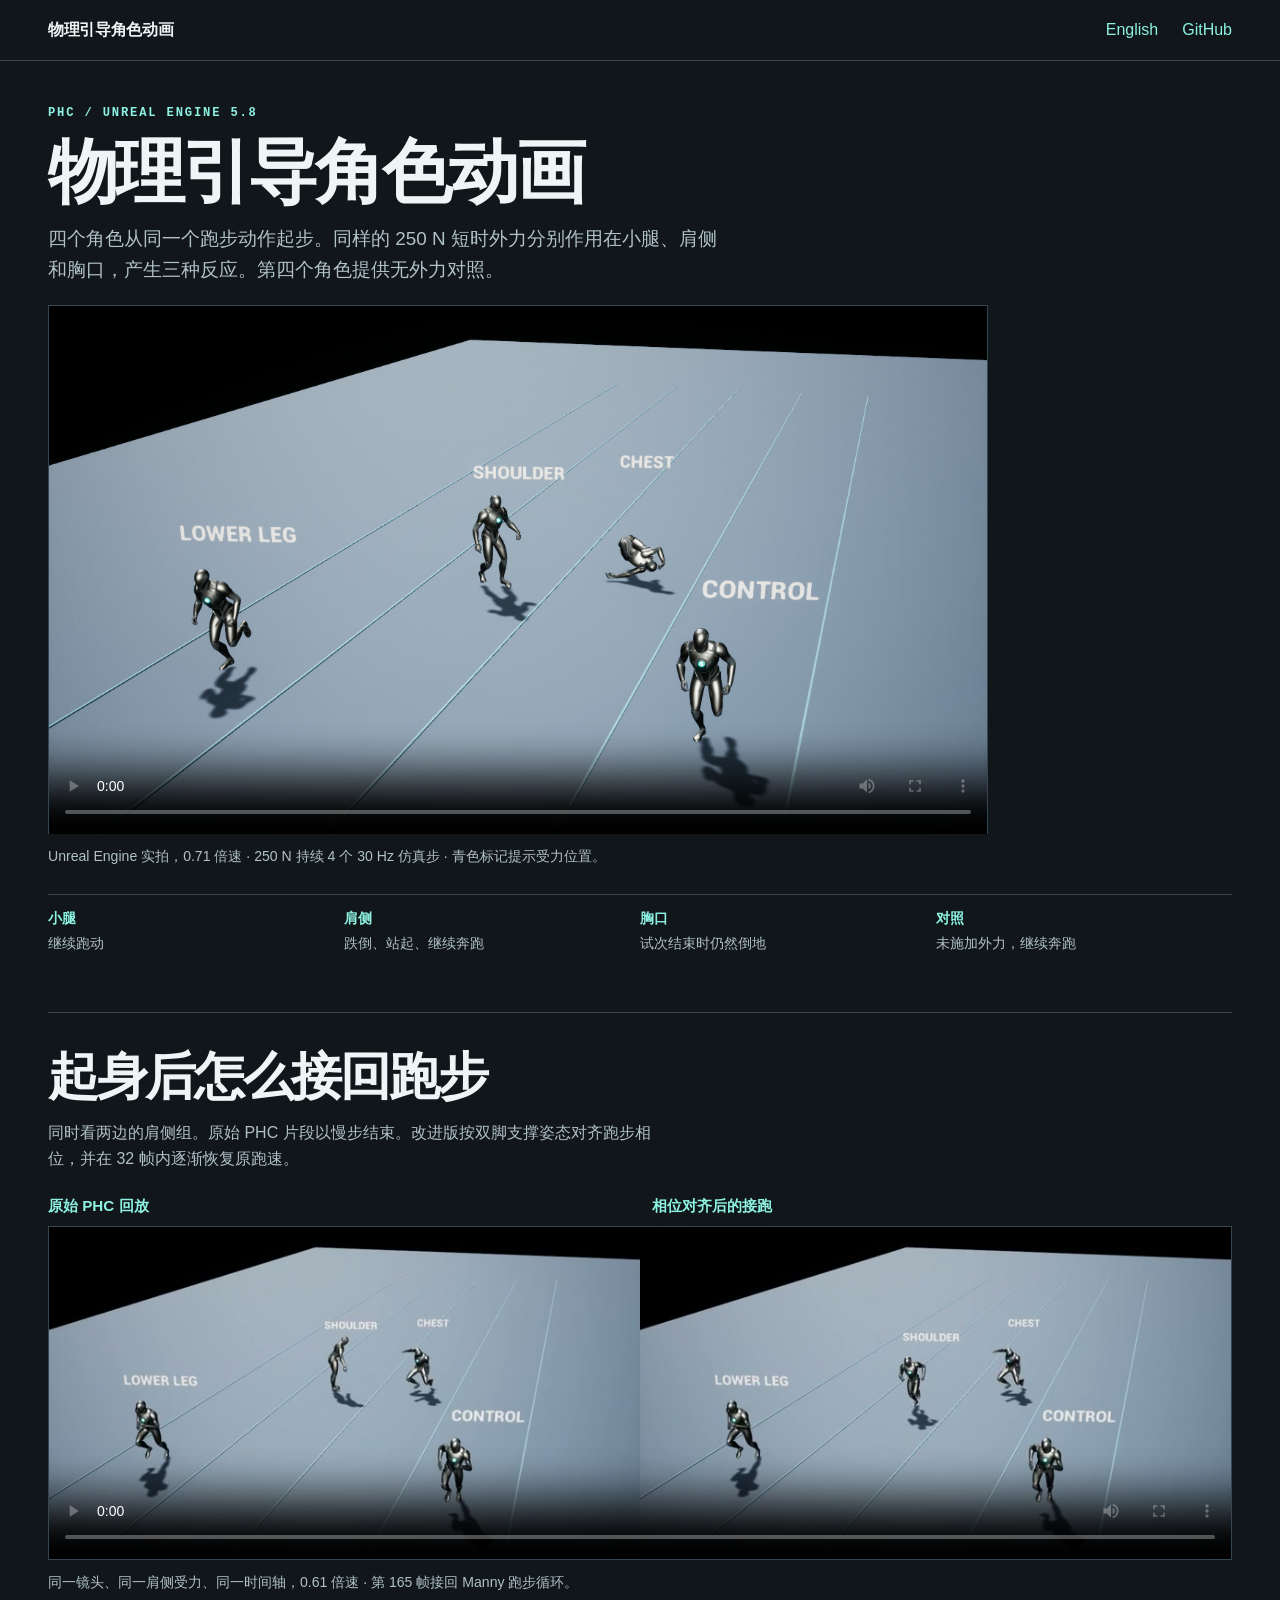
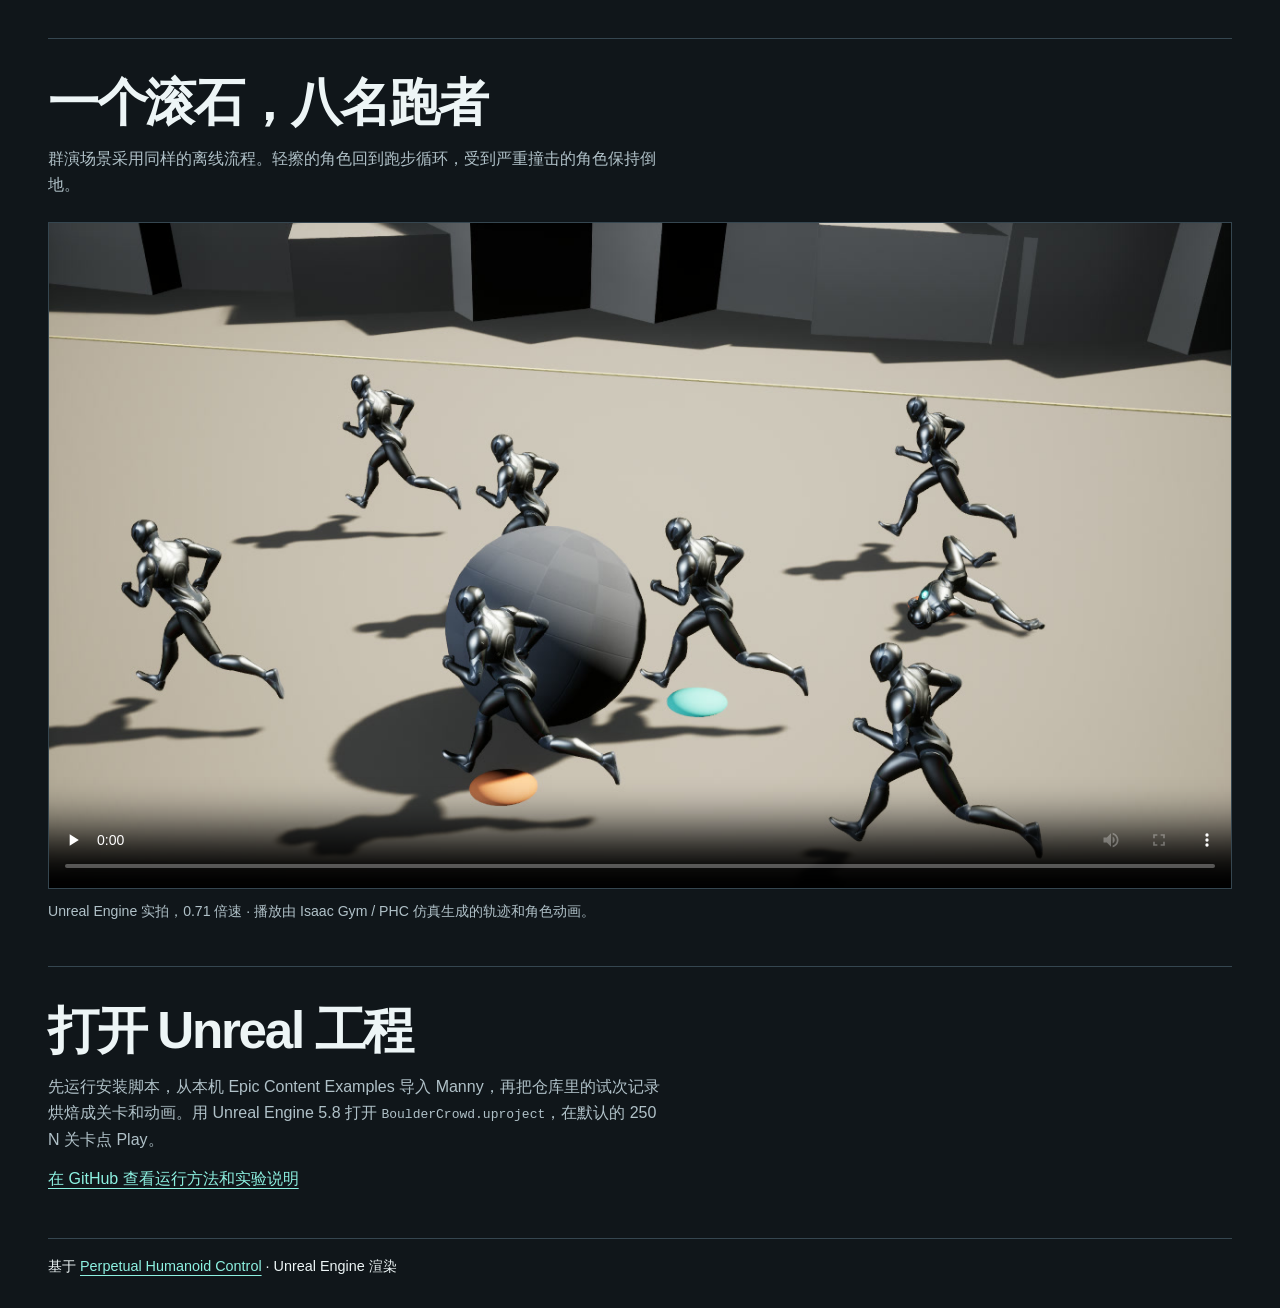
==== docs/zh/index.html @ e0ee0b3a "Publish bilingual Unreal animation showcase" ====
<!doctype html>
<html lang="zh-CN">
<head>
  <meta charset="utf-8">
  <meta name="viewport" content="width=device-width, initial-scale=1">
  <meta name="description" content="在 Unreal Engine 中展示基于物理模拟的奔跑、局部受力和起身接跑。">
  <link rel="alternate" hreflang="en" href="../">
  <link rel="icon" href="../media/contact.jpg">
  <link rel="stylesheet" href="../style.css">
  <title>物理引导角色动画</title>
</head>
<body>
  <header><div class="shell header-row">
    <a class="brand" href="./">物理引导角色动画</a>
    <nav aria-label="网站导航"><a lang="en" href="../">English</a><a href="https://github.com/XiuyuYang/physics-guided-character-animation">GitHub</a></nav>
  </div></header>
  <main>
    <section class="hero shell" aria-labelledby="title">
      <p class="eyebrow">PHC / Unreal Engine 5.8</p>
      <h1 id="title">物理引导角色动画</h1>
      <p class="lede">四个角色从同一个跑步动作起步。同样的 250 N 短时外力分别作用在小腿、肩侧和胸口，产生三种反应。第四个角色提供无外力对照。</p>
      <figure>
        <video controls playsinline preload="metadata" width="1280" height="720" src="../media/contact.mp4" poster="../media/contact.jpg" aria-label="Unreal Engine 局部受力对照实拍"></video>
        <figcaption>Unreal Engine 实拍，0.71 倍速 · 250 N 持续 4 个 30 Hz 仿真步 · 青色标记提示受力位置。</figcaption>
      </figure>
      <dl class="lanes">
        <div><dt>小腿</dt><dd>继续跑动</dd></div>
        <div><dt>肩侧</dt><dd>跌倒、站起、继续奔跑</dd></div>
        <div><dt>胸口</dt><dd>试次结束时仍然倒地</dd></div>
        <div><dt>对照</dt><dd>未施加外力，继续奔跑</dd></div>
      </dl>
    </section>
    <section class="shell detail" aria-labelledby="recovery">
      <h2 id="recovery">起身后怎么接回跑步</h2>
      <p>同时看两边的肩侧组。原始 PHC 片段以慢步结束。改进版按双脚支撑姿态对齐跑步相位，并在 32 帧内逐渐恢复原跑速。</p>
      <figure>
        <div class="video-labels"><span>原始 PHC 回放</span><span>相位对齐后的接跑</span></div>
        <video controls playsinline preload="metadata" width="1280" height="360" src="../media/recovery.mp4" poster="../media/recovery.jpg" aria-label="原版和优化版起身接跑的同步对照"></video>
        <figcaption>同一镜头、同一肩侧受力、同一时间轴，0.61 倍速 · 第 165 帧接回 Manny 跑步循环。</figcaption>
      </figure>
    </section>
    <section class="shell detail" aria-labelledby="crowd">
      <h2 id="crowd">一个滚石，八名跑者</h2>
      <p>群演场景采用同样的离线流程。轻擦的角色回到跑步循环，受到严重撞击的角色保持倒地。</p>
      <figure>
        <video controls playsinline preload="none" width="1280" height="720" src="../media/crowd.mp4" poster="../media/crowd.jpg" aria-label="Unreal Engine 滚石与群演实拍"></video>
        <figcaption>Unreal Engine 实拍，0.71 倍速 · 播放由 Isaac Gym / PHC 仿真生成的轨迹和角色动画。</figcaption>
      </figure>
    </section>
    <section class="shell detail" aria-labelledby="run">
      <h2 id="run">打开 Unreal 工程</h2>
      <p>先运行安装脚本，从本机 Epic Content Examples 导入 Manny，再把仓库里的试次记录烘焙成关卡和动画。用 Unreal Engine 5.8 打开 <code>BoulderCrowd.uproject</code>，在默认的 250 N 关卡点 Play。</p>
      <a href="https://github.com/XiuyuYang/physics-guided-character-animation/blob/main/README.zh-CN.md">在 GitHub 查看运行方法和实验说明</a>
    </section>
  </main>
  <footer class="shell">基于 <a href="https://github.com/ZhengyiLuo/PHC">Perpetual Humanoid Control</a> · Unreal Engine 渲染</footer>
</body>
</html>
---- docs/style.css ----
:root {
  color-scheme: dark;
  --bg: #10161a;
  --fg: #edf5f6;
  --muted: #b0c1c8;
  --line: #354650;
  --accent: #8df1e1;
  font-family: Inter, "Segoe UI", "Microsoft YaHei", sans-serif;
}
* { box-sizing: border-box; }
body { margin: 0; background: var(--bg); color: var(--fg); }
a { color: var(--accent); text-underline-offset: .25em; }
a:focus-visible, video:focus-visible { outline: 2px solid var(--accent); outline-offset: 5px; }
.shell { width: min(1184px, calc(100% - 64px)); margin-inline: auto; }
header { border-bottom: 1px solid var(--line); }
.header-row { min-height: 60px; display: flex; align-items: center; justify-content: space-between; gap: 20px; }
.brand { color: var(--fg); font-weight: 720; letter-spacing: -.02em; }
nav { display: flex; gap: 24px; }
nav a, .brand { text-decoration: none; }
nav a:hover, .brand:hover { text-decoration: underline; }
.hero { padding: clamp(36px, 5vw, 72px) 0 0; }
.eyebrow { margin: 0 0 14px; color: var(--accent); font: 600 .76rem/1.4 "IBM Plex Mono", Consolas, monospace; letter-spacing: .15em; text-transform: uppercase; }
h1, h2 { margin: 0; line-height: 1.03; letter-spacing: -.045em; }
h1 { font-size: clamp(2.6rem, 7vw, 6.4rem); max-width: 16ch; text-wrap: balance; }
[lang="zh-CN"] h1 { max-width: 14em; font-size: clamp(2.3rem, 6vw, 5.25rem); }
.lede { max-width: 64ch; margin: 20px 0 27px; color: var(--muted); line-height: 1.65; font-size: clamp(1rem, 1.6vw, 1.18rem); }
video { display: block; width: 100%; height: auto; background: #070e12; border: 1px solid var(--line); }
figure { margin: 0; min-width: 0; }
figcaption { margin-top: 12px; font-size: .88rem; color: var(--muted); line-height: 1.55; }
.lanes { margin: 26px 0 0; display: grid; grid-template-columns: repeat(4, 1fr); border-top: 1px solid var(--line); }
.lanes div { padding: 14px 12px 14px 0; }
.lanes dt { color: var(--accent); font-weight: 650; font-size: .9rem; }
.lanes dd { margin: 5px 0 0; color: var(--muted); font-size: .88rem; line-height: 1.5; }
.detail { border-top: 1px solid var(--line); margin-top: 44px; padding-top: 38px; }
.detail h2 { font-size: clamp(1.8rem, 4vw, 3.25rem); margin-bottom: 12px; }
.detail p { max-width: 69ch; color: var(--muted); line-height: 1.65; }
.detail figure { margin-top: 23px; }
.video-labels { display: grid; grid-template-columns: 1fr 1fr; color: var(--accent); font-weight: 650; font-size: .95rem; margin-bottom: 9px; }
.video-labels span:nth-child(2) { padding-left: 12px; }
footer { border-top: 1px solid var(--line); margin-top: 48px; padding: 16px 0 30px; font-size: .9rem; line-height: 1.6; }
@media (max-width: 650px) {
  .shell { width: calc(100% - 32px); }
  .header-row { min-height: 54px; }
  nav { gap: 15px; }
  .lanes { grid-template-columns: 1fr 1fr; }
  .detail { margin-top: 30px; padding-top: 28px; }
}
@media (min-width: 1000px) {
  .hero { padding-top: 44px; }
  .hero h1 { font-size: clamp(4rem, 5.5vw, 5.25rem); }
  .hero .lede { margin: 14px 0 20px; }
  .hero figure { max-width: 940px; }
}
@media (prefers-reduced-motion: no-preference) {
  .hero h1 { animation: enter .3s ease-out both; }
  @keyframes enter { from { transform: translateY(8px); } to { transform: translateY(0); } }
}
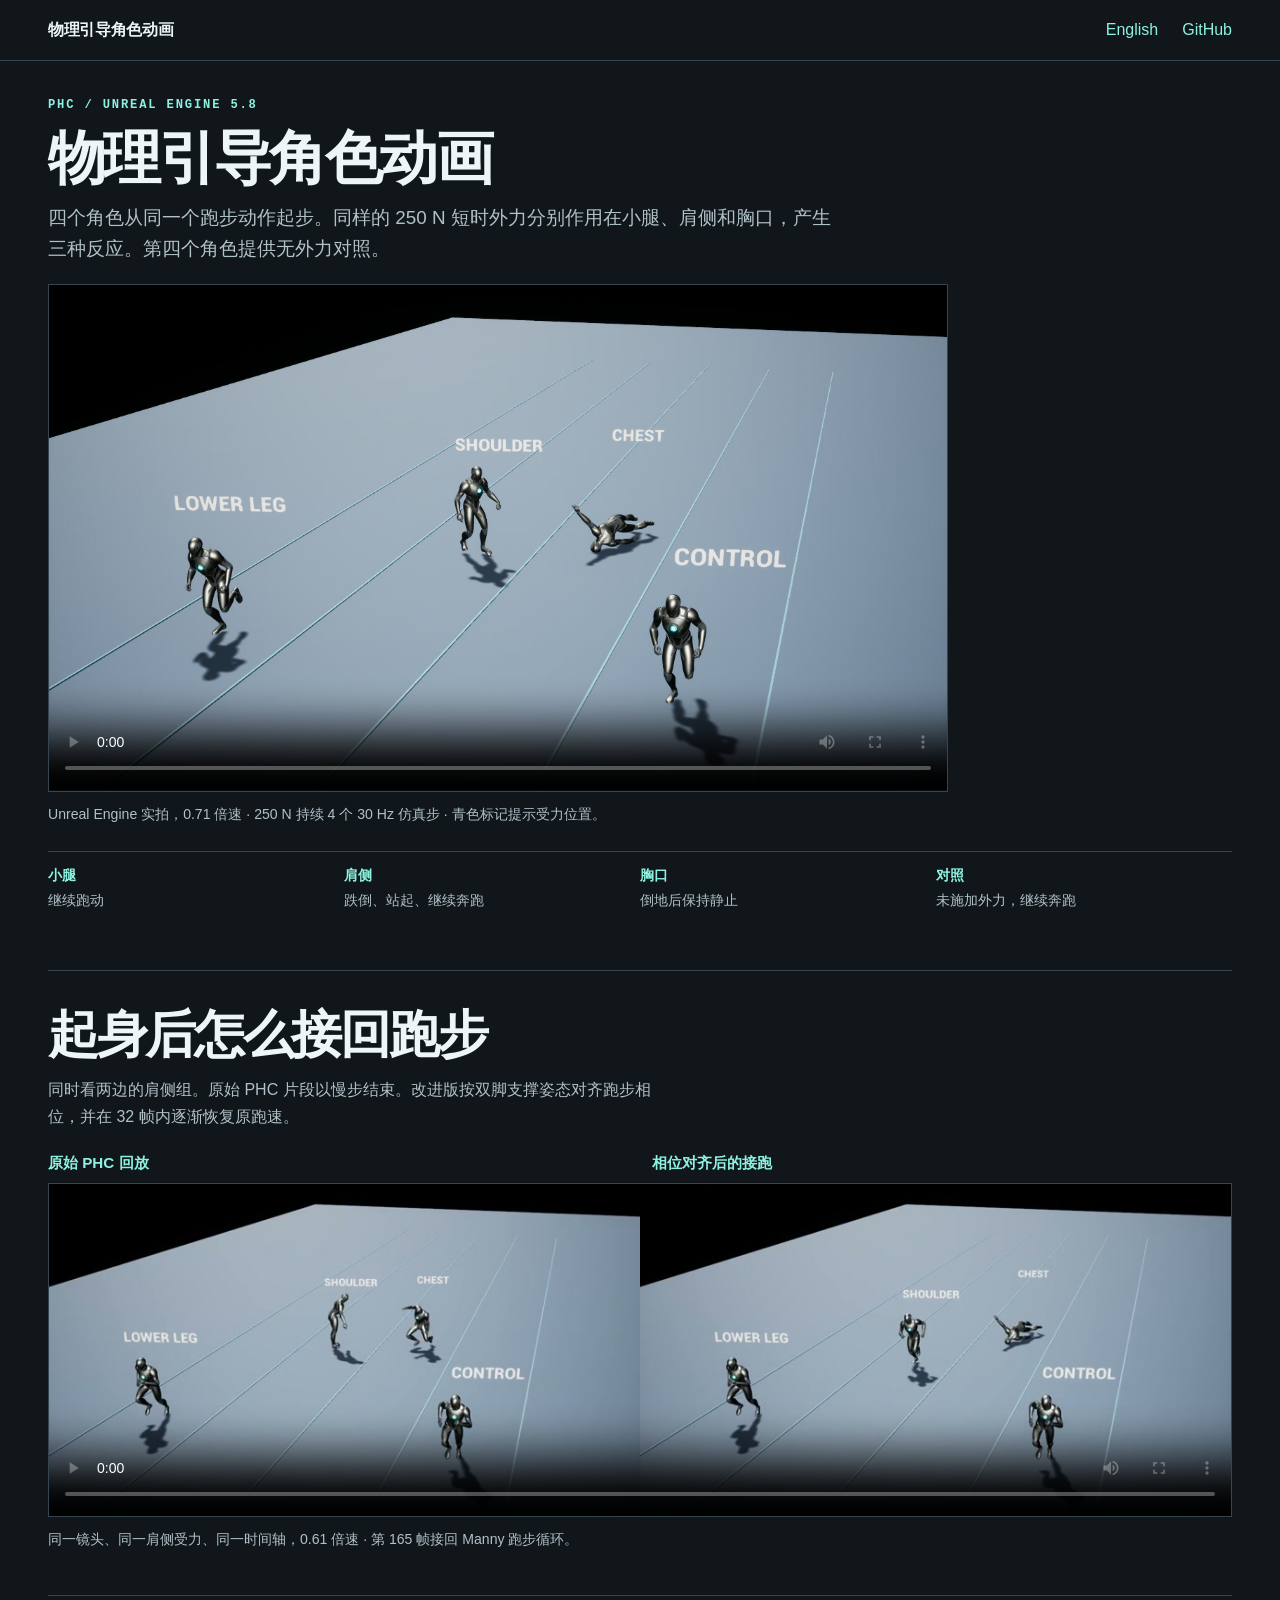
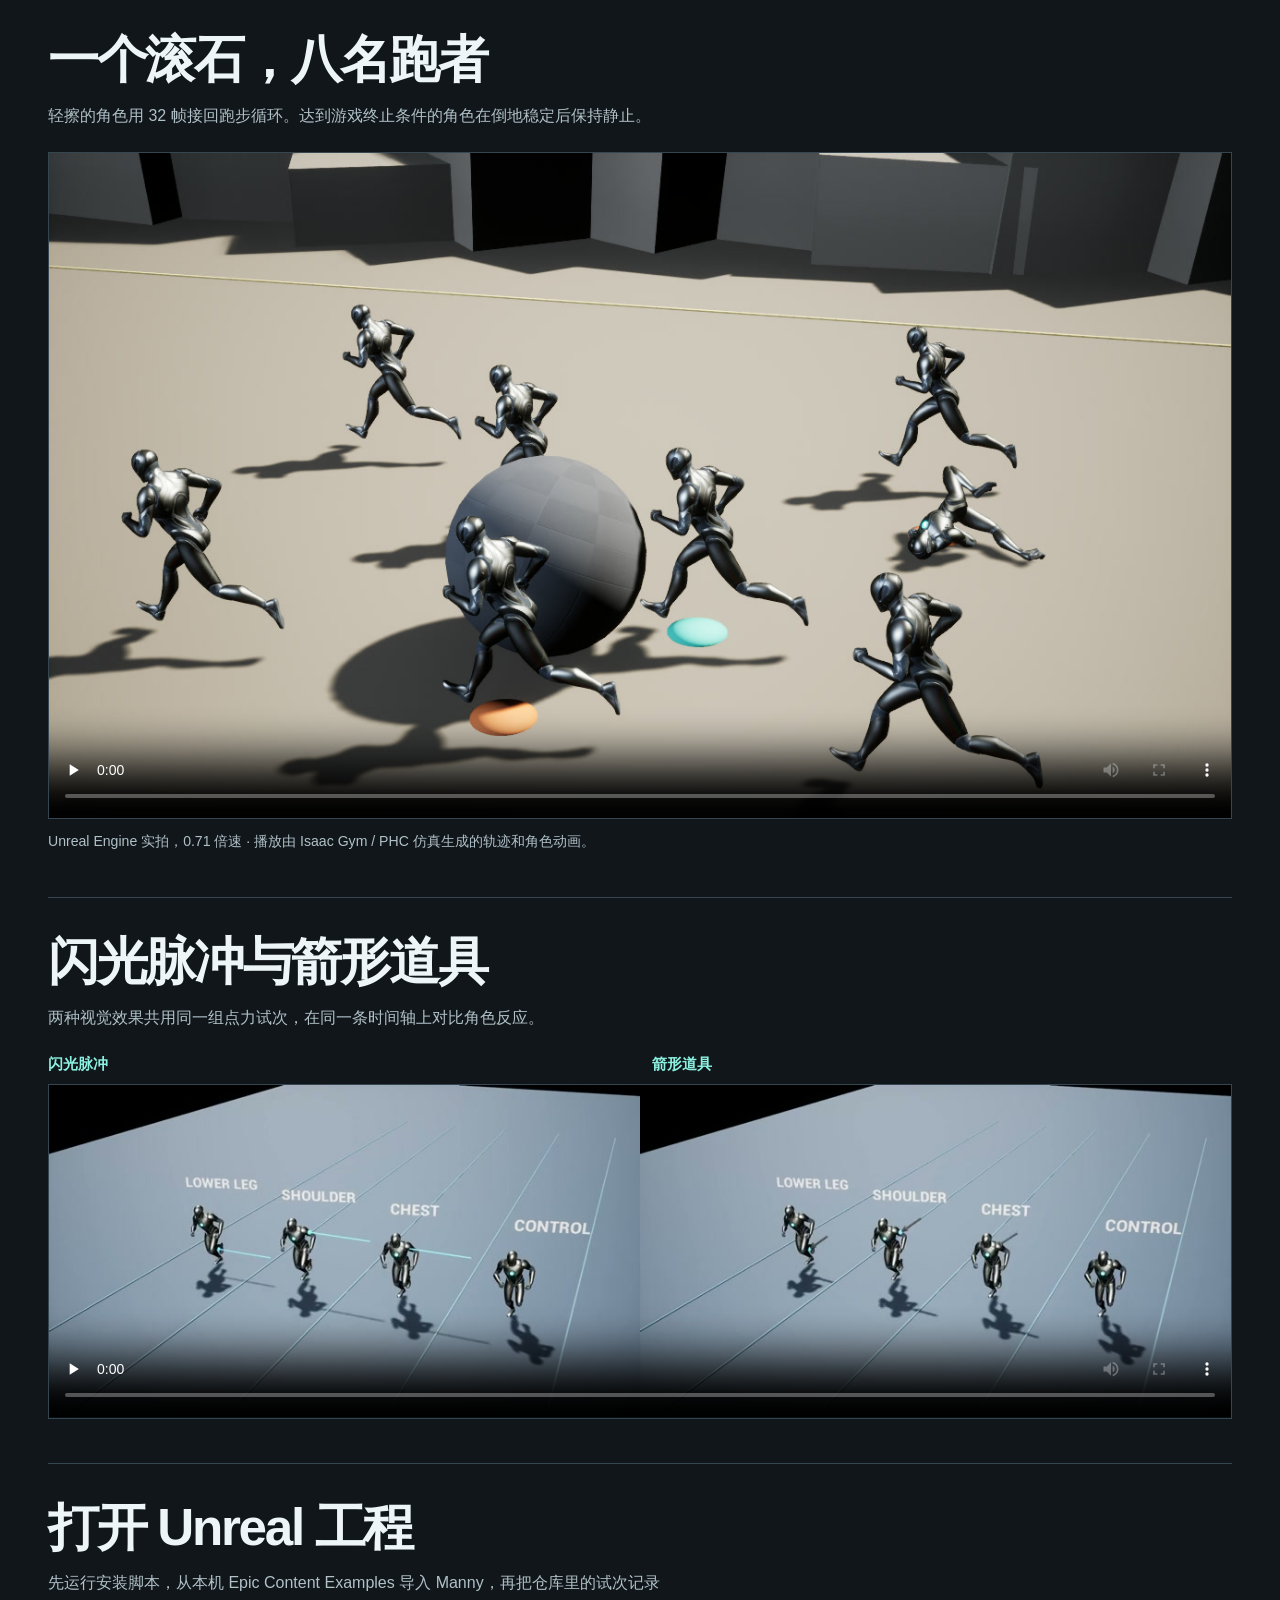
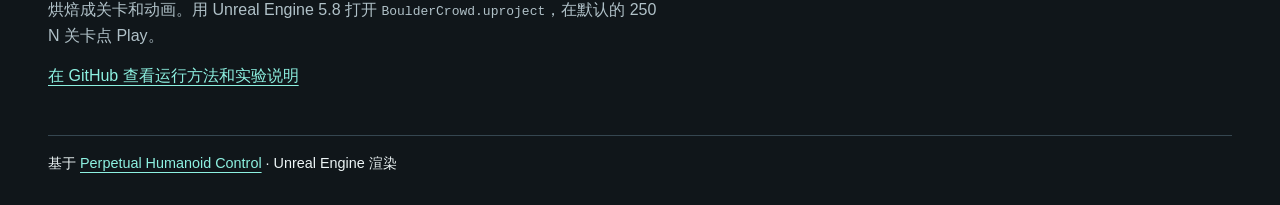
==== commit 1101e76c: "Publish smoother recoveries and projectile visual comparisons" ====
--- a/docs/zh/index.html
+++ b/docs/zh/index.html
@@ -26,7 +26,7 @@
       <dl class="lanes">
         <div><dt>小腿</dt><dd>继续跑动</dd></div>
         <div><dt>肩侧</dt><dd>跌倒、站起、继续奔跑</dd></div>
-        <div><dt>胸口</dt><dd>试次结束时仍然倒地</dd></div>
+        <div><dt>胸口</dt><dd>倒地后保持静止</dd></div>
         <div><dt>对照</dt><dd>未施加外力，继续奔跑</dd></div>
       </dl>
     </section>
@@ -41,10 +41,18 @@
     </section>
     <section class="shell detail" aria-labelledby="crowd">
       <h2 id="crowd">一个滚石，八名跑者</h2>
-      <p>群演场景采用同样的离线流程。轻擦的角色回到跑步循环，受到严重撞击的角色保持倒地。</p>
+      <p>轻擦的角色用 32 帧接回跑步循环。达到游戏终止条件的角色在倒地稳定后保持静止。</p>
       <figure>
         <video controls playsinline preload="none" width="1280" height="720" src="../media/crowd.mp4" poster="../media/crowd.jpg" aria-label="Unreal Engine 滚石与群演实拍"></video>
         <figcaption>Unreal Engine 实拍，0.71 倍速 · 播放由 Isaac Gym / PHC 仿真生成的轨迹和角色动画。</figcaption>
+      </figure>
+    </section>
+    <section class="shell detail" aria-labelledby="projectiles">
+      <h2 id="projectiles">闪光脉冲与箭形道具</h2>
+      <p>两种视觉效果共用同一组点力试次，在同一条时间轴上对比角色反应。</p>
+      <figure>
+        <div class="video-labels"><span>闪光脉冲</span><span>箭形道具</span></div>
+        <video controls playsinline preload="none" width="1280" height="360" src="../media/projectiles.mp4" poster="../media/projectiles.jpg" aria-label="闪光脉冲和箭形道具的视觉对照"></video>
       </figure>
     </section>
     <section class="shell detail" aria-labelledby="run">
--- a/docs/style.css
+++ b/docs/style.css
@@ -46,10 +46,10 @@
   .detail { margin-top: 30px; padding-top: 28px; }
 }
 @media (min-width: 1000px) {
-  .hero { padding-top: 44px; }
-  .hero h1 { font-size: clamp(4rem, 5.5vw, 5.25rem); }
-  .hero .lede { margin: 14px 0 20px; }
-  .hero figure { max-width: 940px; }
+  .hero { padding-top: 36px; }
+  .hero h1 { font-size: clamp(3.65rem, 4.5vw, 4.5rem); }
+  .hero .lede { max-width: 76ch; margin: 14px 0 20px; }
+  .hero figure { max-width: 900px; }
 }
 @media (prefers-reduced-motion: no-preference) {
   .hero h1 { animation: enter .3s ease-out both; }
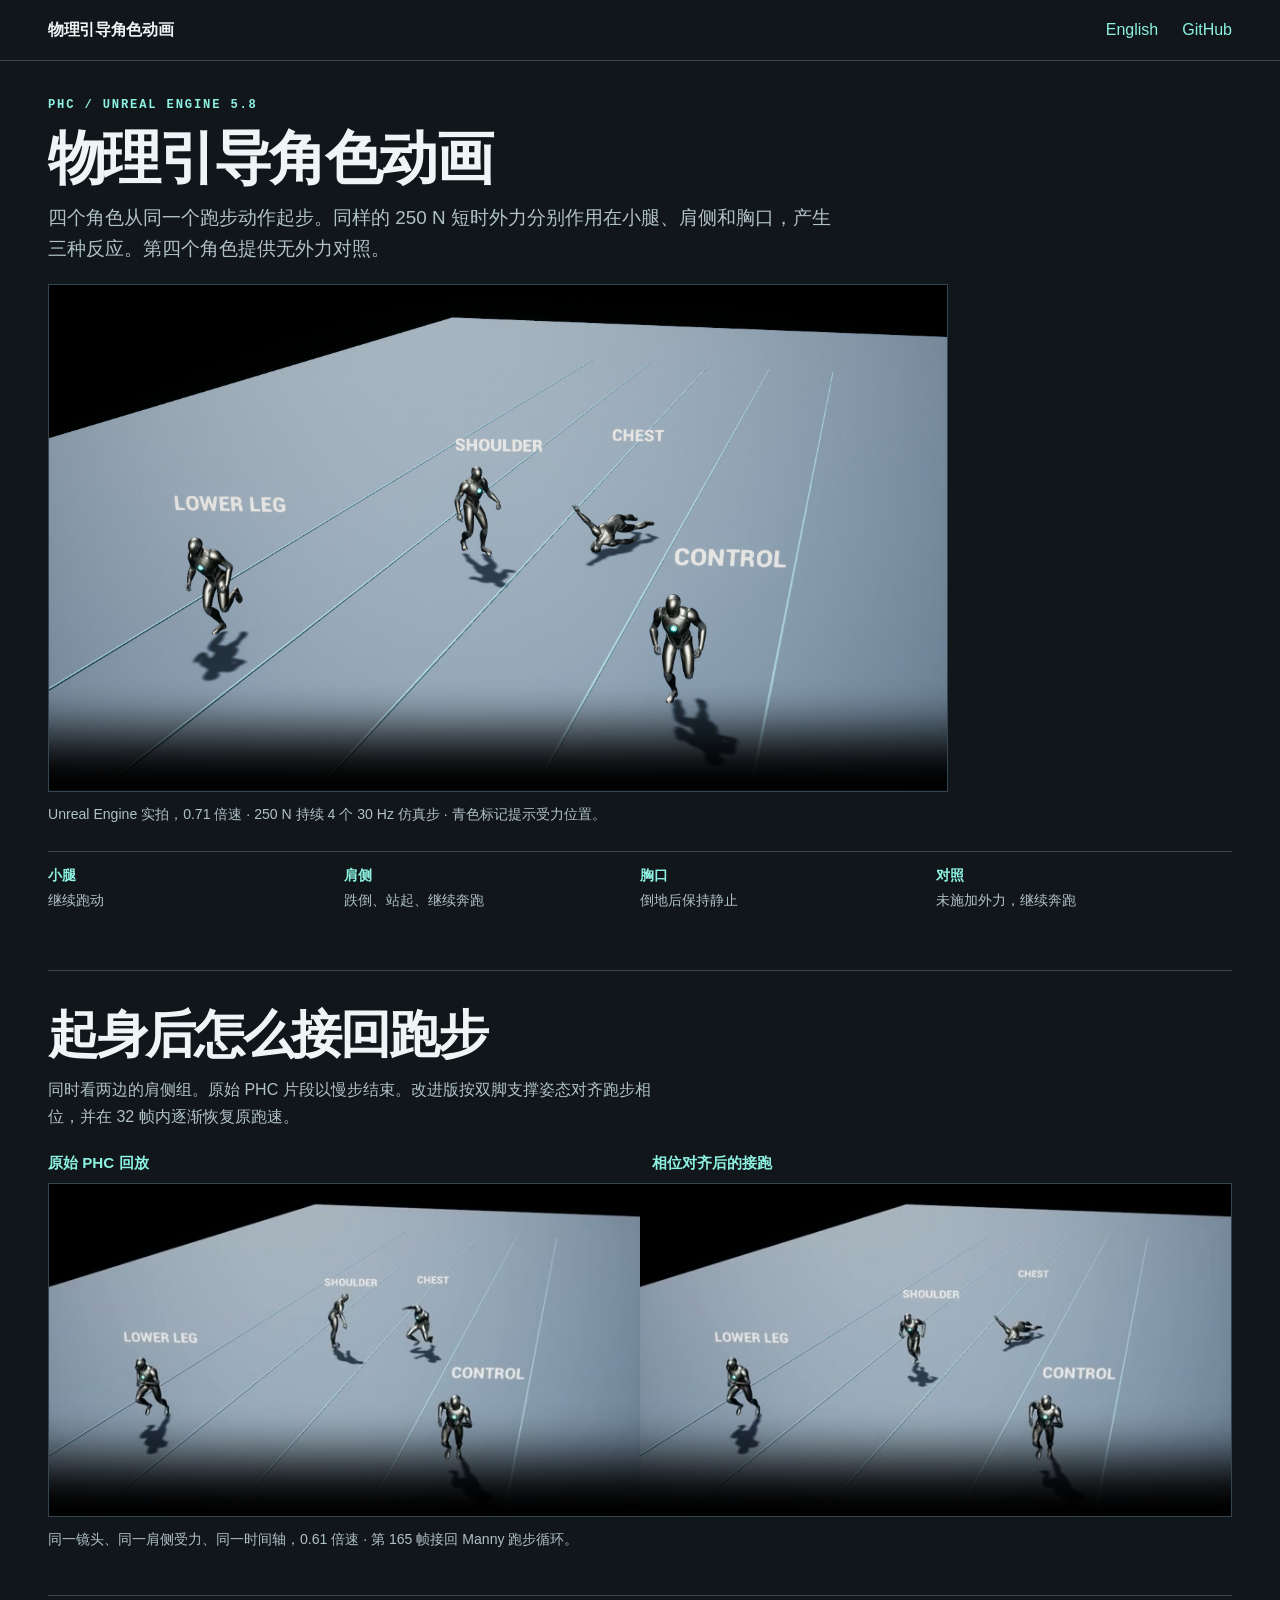
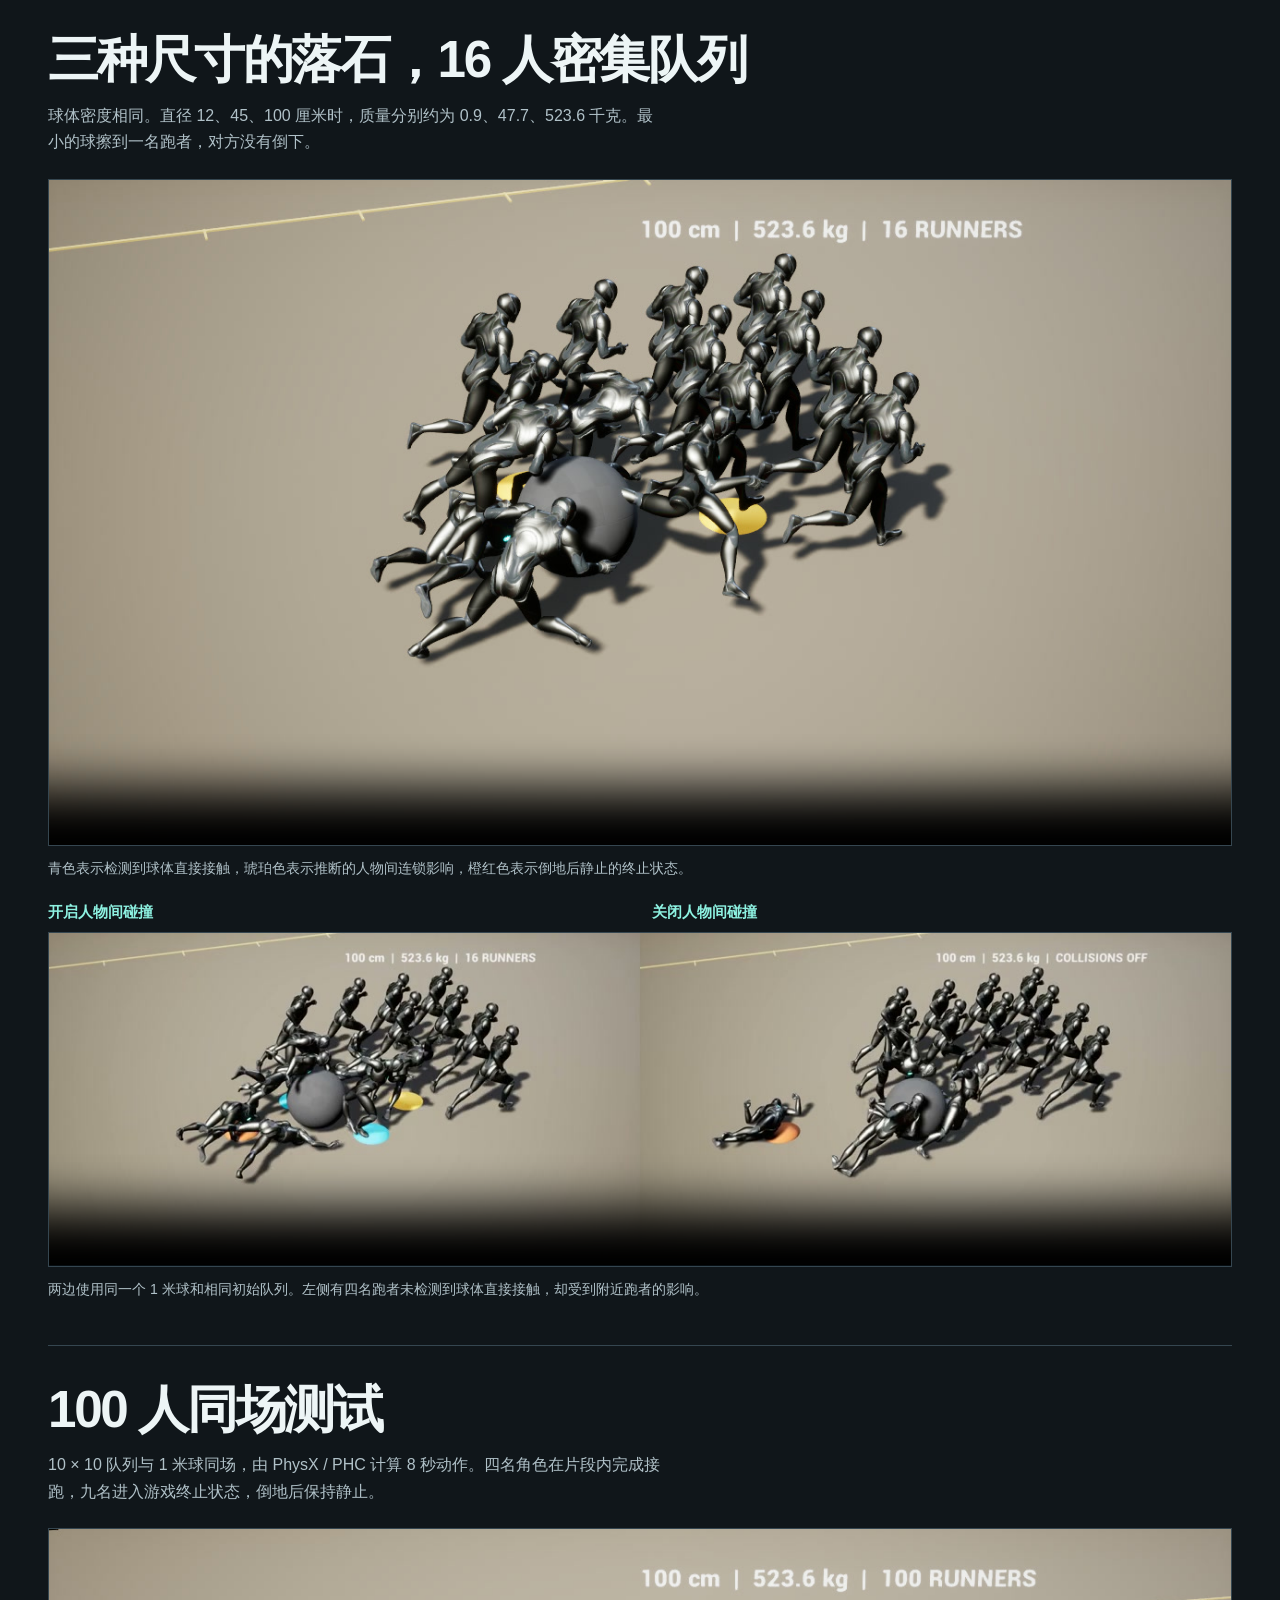
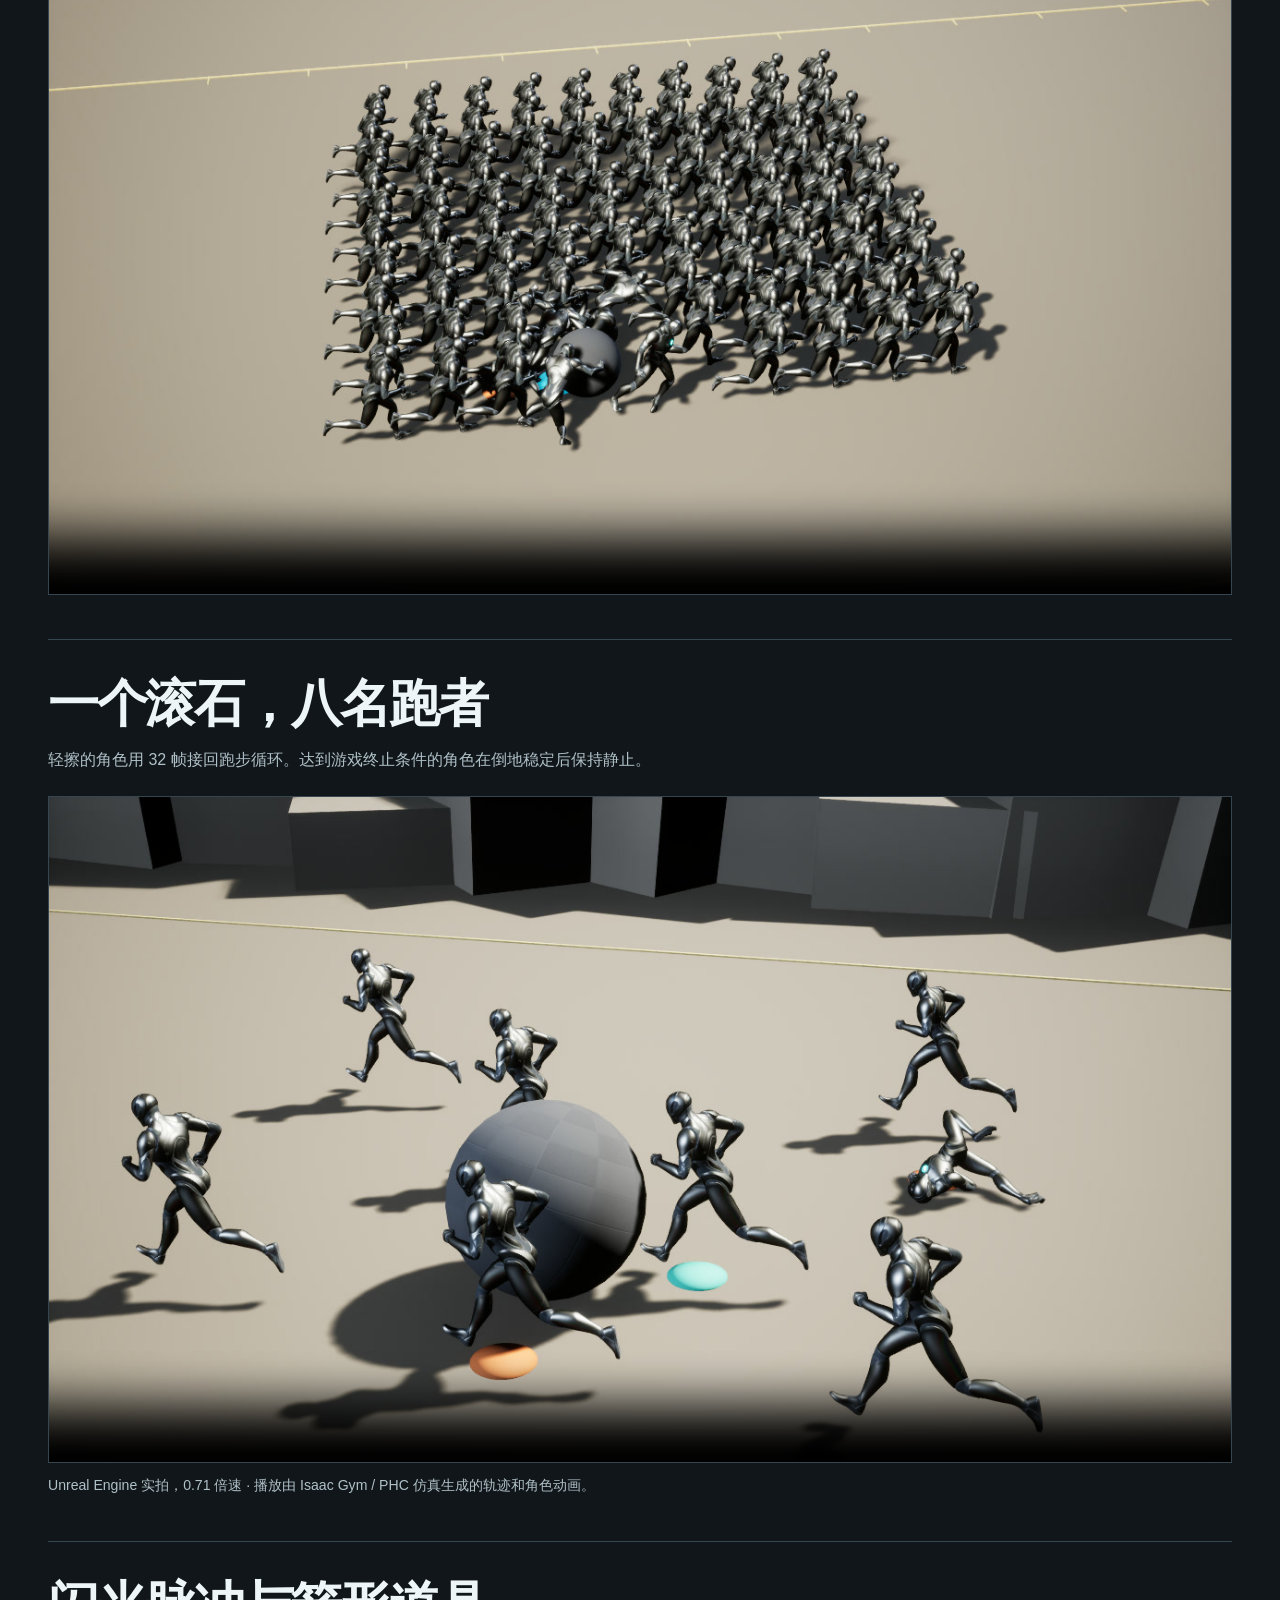
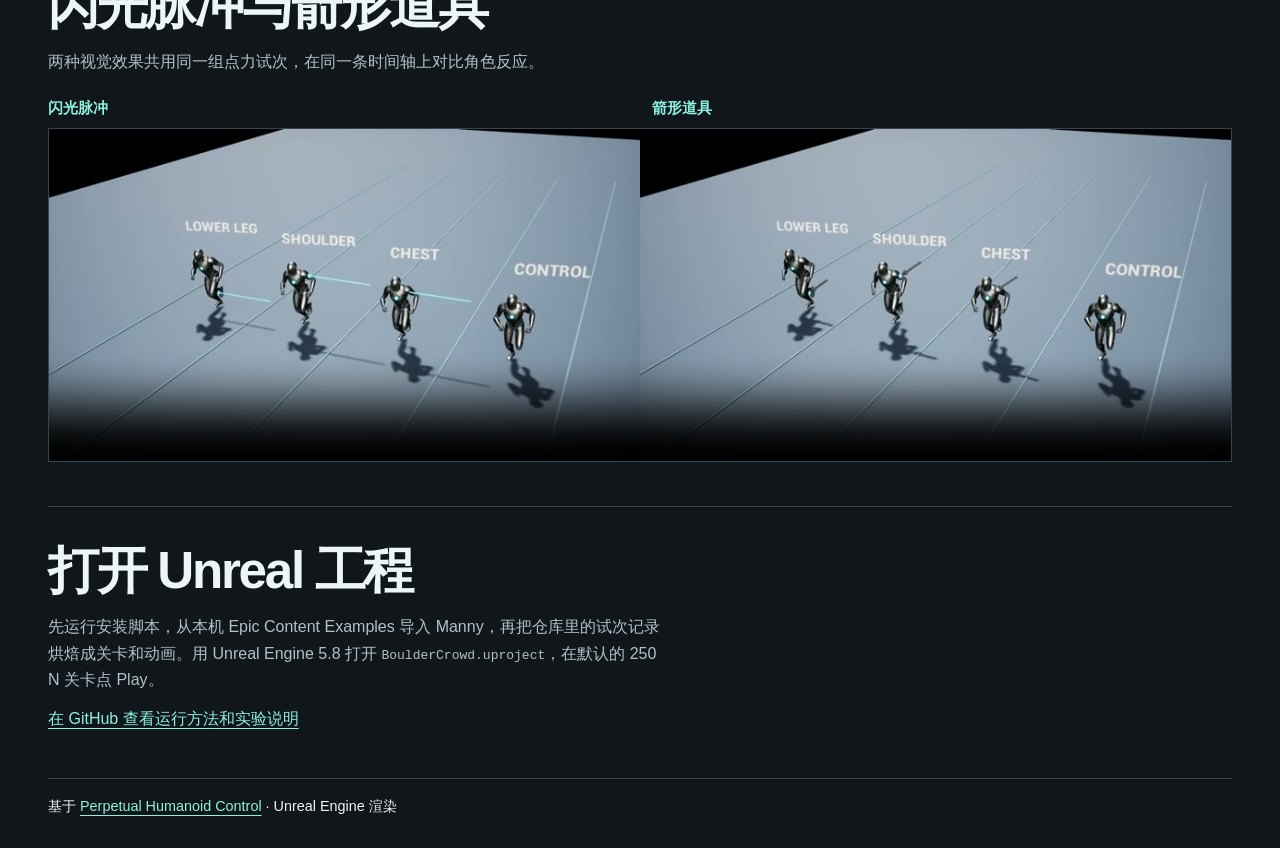
==== commit c84e2429: "Add matched falling-sphere trials and 100-runner showcase" ====
--- a/docs/zh/index.html
+++ b/docs/zh/index.html
@@ -39,6 +39,26 @@
         <figcaption>同一镜头、同一肩侧受力、同一时间轴，0.61 倍速 · 第 165 帧接回 Manny 跑步循环。</figcaption>
       </figure>
     </section>
+    <section class="shell detail" aria-labelledby="drops">
+      <h2 id="drops">三种尺寸的落石，16 人密集队列</h2>
+      <p>球体密度相同。直径 12、45、100 厘米时，质量分别约为 0.9、47.7、523.6 千克。最小的球擦到一名跑者，对方没有倒下。</p>
+      <figure>
+        <video controls playsinline preload="none" width="1280" height="720" src="../media/drops.mp4" poster="../media/drops.jpg" aria-label="Unreal Engine 中三种球体尺寸的落石实拍"></video>
+        <figcaption>青色表示检测到球体直接接触，琥珀色表示推断的人物间连锁影响，橙红色表示倒地后静止的终止状态。</figcaption>
+      </figure>
+      <figure>
+        <div class="video-labels"><span>开启人物间碰撞</span><span>关闭人物间碰撞</span></div>
+        <video controls playsinline preload="none" width="1280" height="360" src="../media/cascade.mp4" poster="../media/cascade.jpg" aria-label="16 人开启与关闭人物间碰撞的同步对照"></video>
+        <figcaption>两边使用同一个 1 米球和相同初始队列。左侧有四名跑者未检测到球体直接接触，却受到附近跑者的影响。</figcaption>
+      </figure>
+    </section>
+    <section class="shell detail" aria-labelledby="scale">
+      <h2 id="scale">100 人同场测试</h2>
+      <p>10 × 10 队列与 1 米球同场，由 PhysX / PHC 计算 8 秒动作。四名角色在片段内完成接跑，九名进入游戏终止状态，倒地后保持静止。</p>
+      <figure>
+        <video controls playsinline preload="none" width="1280" height="720" src="../media/scale.mp4" poster="../media/scale.jpg" aria-label="Unreal Engine 中 100 人和 1 米落石的同场测试"></video>
+      </figure>
+    </section>
     <section class="shell detail" aria-labelledby="crowd">
       <h2 id="crowd">一个滚石，八名跑者</h2>
       <p>轻擦的角色用 32 帧接回跑步循环。达到游戏终止条件的角色在倒地稳定后保持静止。</p>
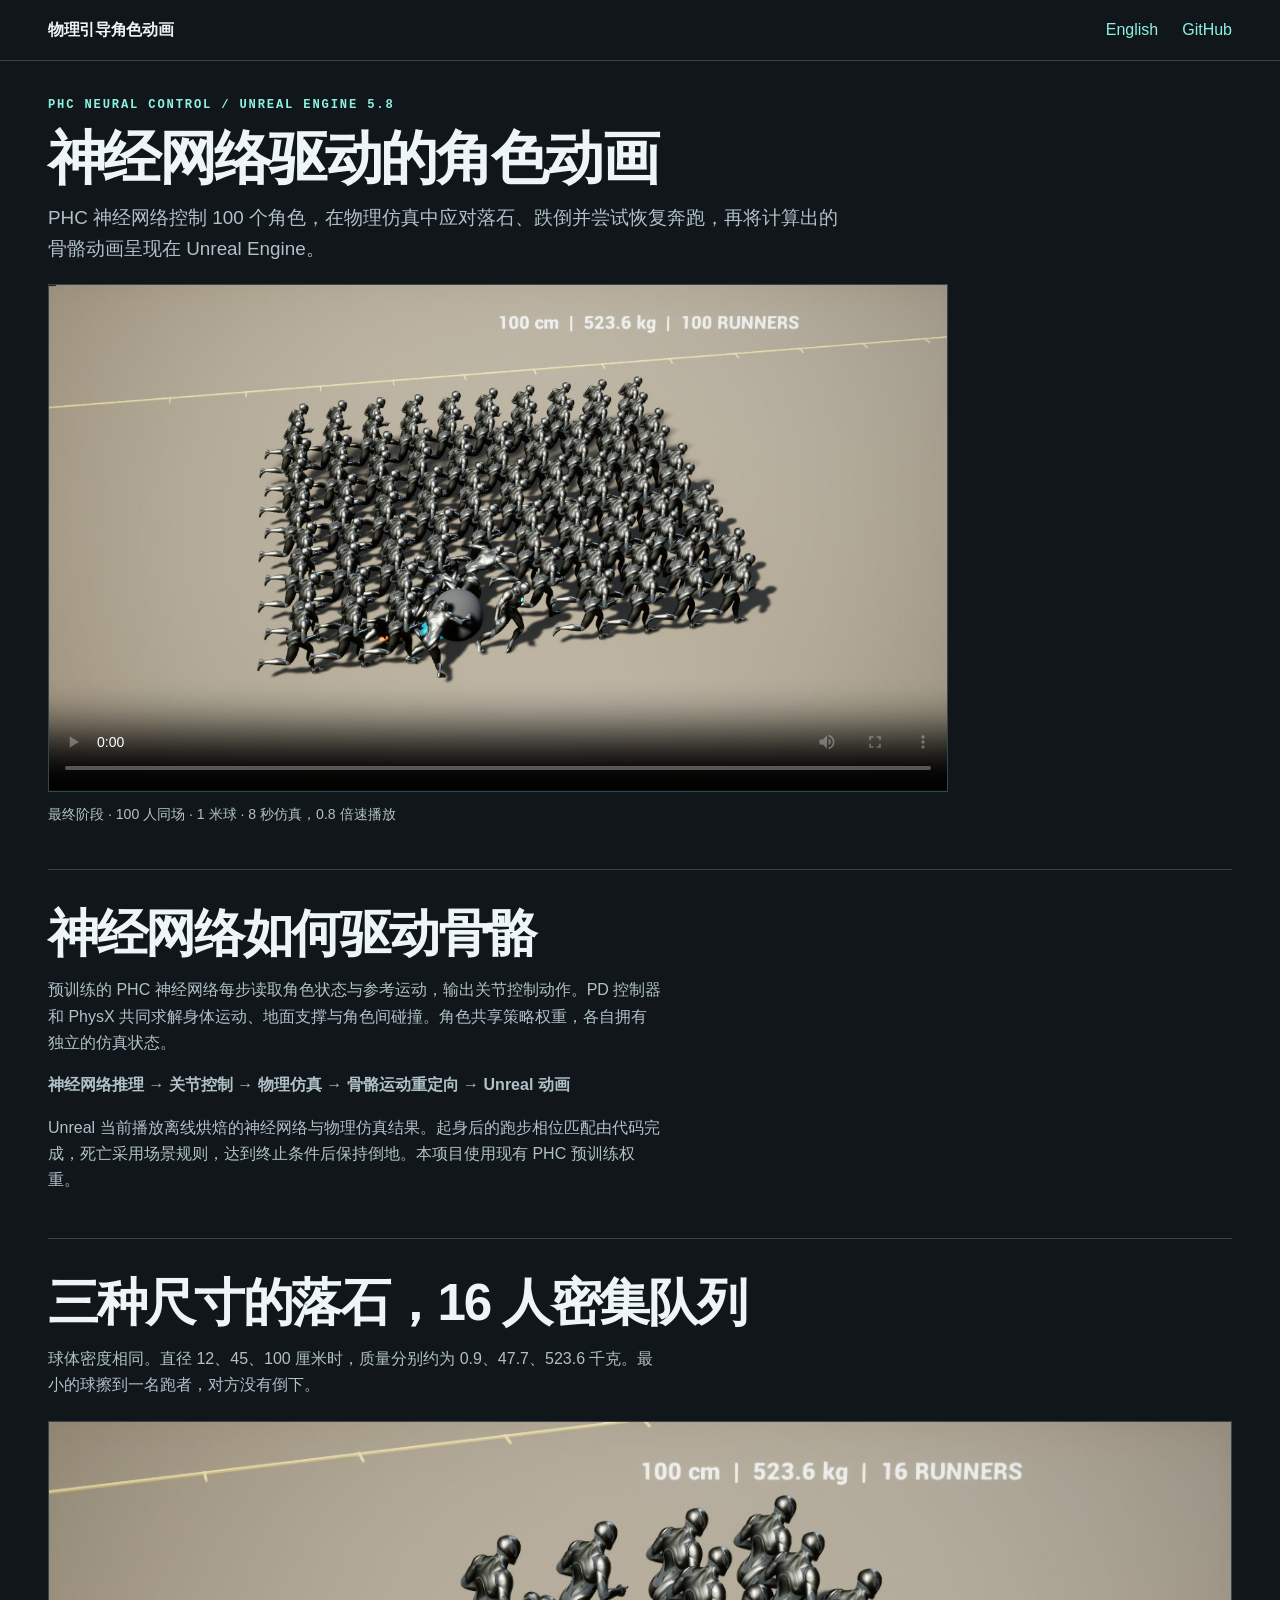
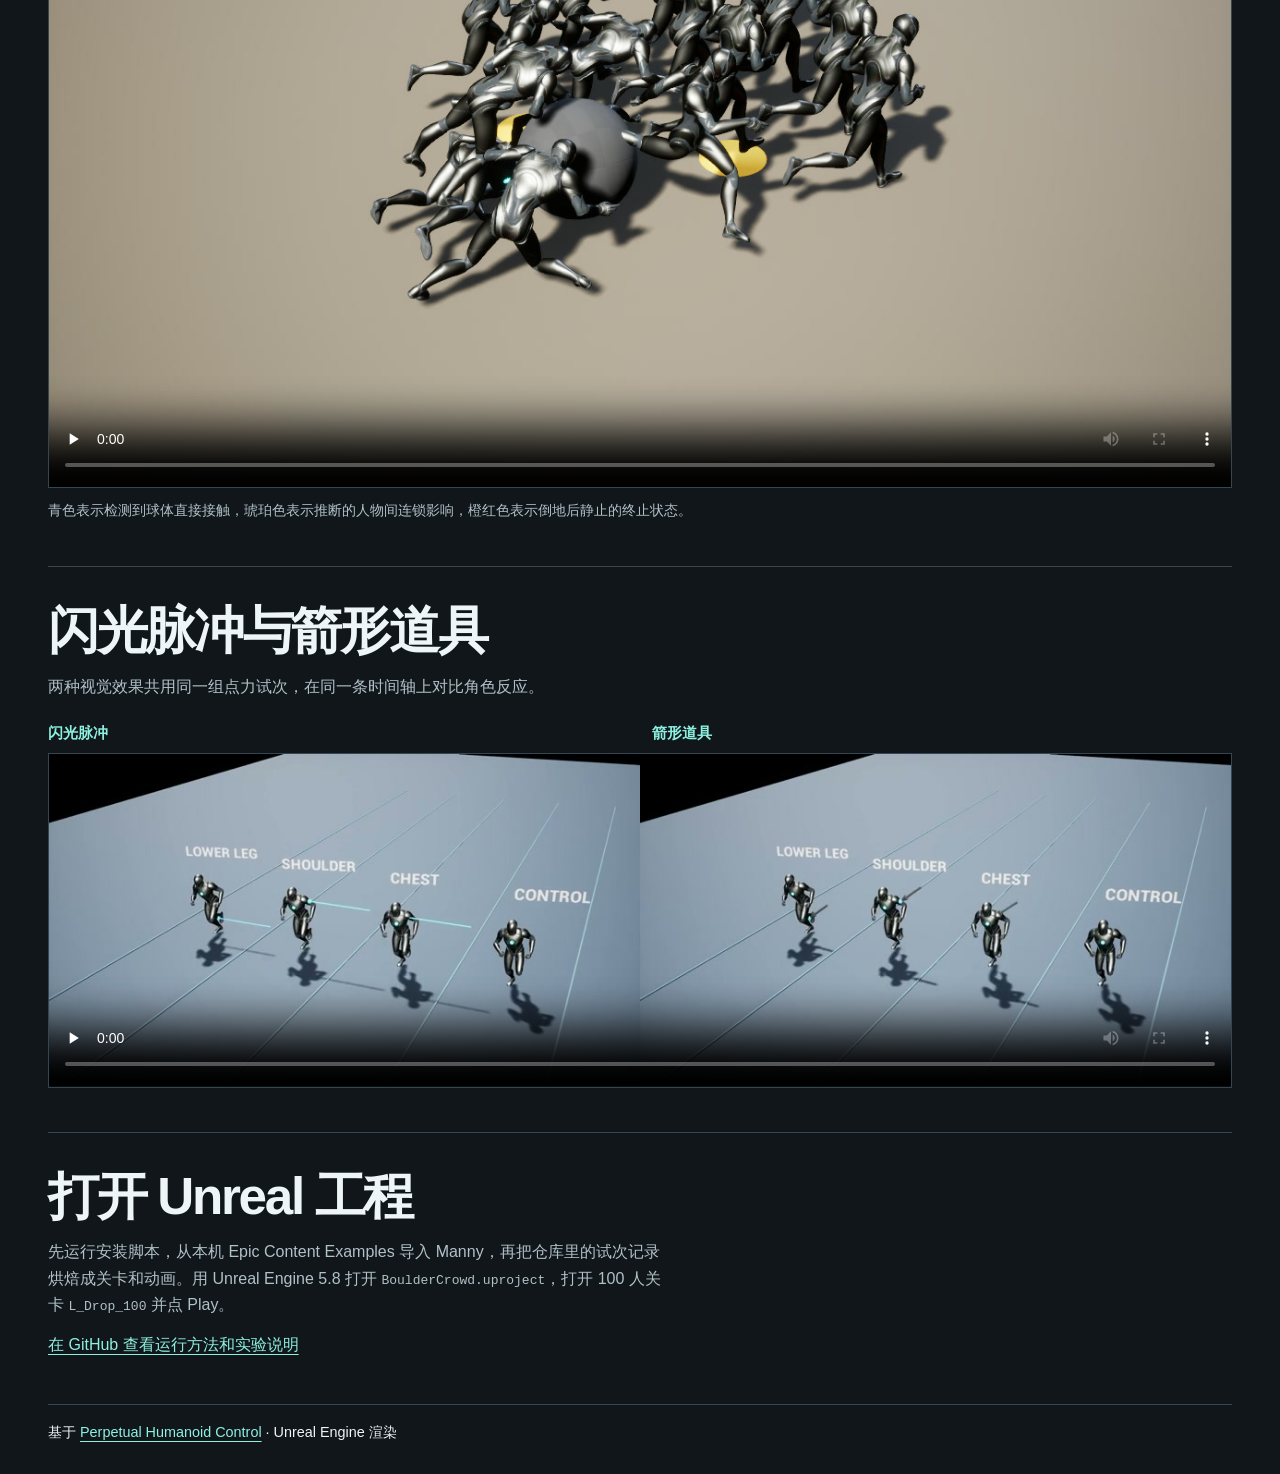
==== commit 631e671e: "Lead with neural character control and the final crowd demo" ====
--- a/docs/zh/index.html
+++ b/docs/zh/index.html
@@ -3,11 +3,11 @@
 <head>
   <meta charset="utf-8">
   <meta name="viewport" content="width=device-width, initial-scale=1">
-  <meta name="description" content="在 Unreal Engine 中展示基于物理模拟的奔跑、局部受力和起身接跑。">
+  <meta name="description" content="PHC 神经网络控制 100 个角色，在物理仿真中应对落石、跌倒并尝试恢复奔跑，再将计算出的骨骼动画呈现在 Unreal Engine。">
   <link rel="alternate" hreflang="en" href="../">
-  <link rel="icon" href="../media/contact.jpg">
+  <link rel="icon" href="../media/scale.jpg">
   <link rel="stylesheet" href="../style.css">
-  <title>物理引导角色动画</title>
+  <title>神经网络驱动的角色动画</title>
 </head>
 <body>
   <header><div class="shell header-row">
@@ -16,28 +16,19 @@
   </div></header>
   <main>
     <section class="hero shell" aria-labelledby="title">
-      <p class="eyebrow">PHC / Unreal Engine 5.8</p>
-      <h1 id="title">物理引导角色动画</h1>
-      <p class="lede">四个角色从同一个跑步动作起步。同样的 250 N 短时外力分别作用在小腿、肩侧和胸口，产生三种反应。第四个角色提供无外力对照。</p>
-      <figure>
-        <video controls playsinline preload="metadata" width="1280" height="720" src="../media/contact.mp4" poster="../media/contact.jpg" aria-label="Unreal Engine 局部受力对照实拍"></video>
-        <figcaption>Unreal Engine 实拍，0.71 倍速 · 250 N 持续 4 个 30 Hz 仿真步 · 青色标记提示受力位置。</figcaption>
+      <p class="eyebrow">PHC Neural Control / Unreal Engine 5.8</p>
+      <h1 id="title">神经网络驱动的角色动画</h1>
+      <p class="lede">PHC 神经网络控制 100 个角色，在物理仿真中应对落石、跌倒并尝试恢复奔跑，再将计算出的骨骼动画呈现在 Unreal Engine。</p>
+      <figure id="scale">
+        <video controls playsinline preload="metadata" width="1280" height="720" src="../media/scale.mp4" poster="../media/scale.jpg" aria-label="最终阶段 · 100 人同场 · 1 米球 · 8 秒仿真，0.8 倍速播放"></video>
+        <figcaption>最终阶段 · 100 人同场 · 1 米球 · 8 秒仿真，0.8 倍速播放</figcaption>
       </figure>
-      <dl class="lanes">
-        <div><dt>小腿</dt><dd>继续跑动</dd></div>
-        <div><dt>肩侧</dt><dd>跌倒、站起、继续奔跑</dd></div>
-        <div><dt>胸口</dt><dd>倒地后保持静止</dd></div>
-        <div><dt>对照</dt><dd>未施加外力，继续奔跑</dd></div>
-      </dl>
     </section>
-    <section class="shell detail" aria-labelledby="recovery">
-      <h2 id="recovery">起身后怎么接回跑步</h2>
-      <p>同时看两边的肩侧组。原始 PHC 片段以慢步结束。改进版按双脚支撑姿态对齐跑步相位，并在 32 帧内逐渐恢复原跑速。</p>
-      <figure>
-        <div class="video-labels"><span>原始 PHC 回放</span><span>相位对齐后的接跑</span></div>
-        <video controls playsinline preload="metadata" width="1280" height="360" src="../media/recovery.mp4" poster="../media/recovery.jpg" aria-label="原版和优化版起身接跑的同步对照"></video>
-        <figcaption>同一镜头、同一肩侧受力、同一时间轴，0.61 倍速 · 第 165 帧接回 Manny 跑步循环。</figcaption>
-      </figure>
+    <section class="shell detail" aria-labelledby="neural">
+      <h2 id="neural">神经网络如何驱动骨骼</h2>
+      <p>预训练的 PHC 神经网络每步读取角色状态与参考运动，输出关节控制动作。PD 控制器和 PhysX 共同求解身体运动、地面支撑与角色间碰撞。角色共享策略权重，各自拥有独立的仿真状态。</p>
+      <p><strong>神经网络推理 → 关节控制 → 物理仿真 → 骨骼运动重定向 → Unreal 动画</strong></p>
+      <p>Unreal 当前播放离线烘焙的神经网络与物理仿真结果。起身后的跑步相位匹配由代码完成，死亡采用场景规则，达到终止条件后保持倒地。本项目使用现有 PHC 预训练权重。</p>
     </section>
     <section class="shell detail" aria-labelledby="drops">
       <h2 id="drops">三种尺寸的落石，16 人密集队列</h2>
@@ -46,26 +37,7 @@
         <video controls playsinline preload="none" width="1280" height="720" src="../media/drops.mp4" poster="../media/drops.jpg" aria-label="Unreal Engine 中三种球体尺寸的落石实拍"></video>
         <figcaption>青色表示检测到球体直接接触，琥珀色表示推断的人物间连锁影响，橙红色表示倒地后静止的终止状态。</figcaption>
       </figure>
-      <figure>
-        <div class="video-labels"><span>开启人物间碰撞</span><span>关闭人物间碰撞</span></div>
-        <video controls playsinline preload="none" width="1280" height="360" src="../media/cascade.mp4" poster="../media/cascade.jpg" aria-label="16 人开启与关闭人物间碰撞的同步对照"></video>
-        <figcaption>两边使用同一个 1 米球和相同初始队列。左侧有四名跑者未检测到球体直接接触，却受到附近跑者的影响。</figcaption>
-      </figure>
-    </section>
-    <section class="shell detail" aria-labelledby="scale">
-      <h2 id="scale">100 人同场测试</h2>
-      <p>10 × 10 队列与 1 米球同场，由 PhysX / PHC 计算 8 秒动作。四名角色在片段内完成接跑，九名进入游戏终止状态，倒地后保持静止。</p>
-      <figure>
-        <video controls playsinline preload="none" width="1280" height="720" src="../media/scale.mp4" poster="../media/scale.jpg" aria-label="Unreal Engine 中 100 人和 1 米落石的同场测试"></video>
-      </figure>
-    </section>
-    <section class="shell detail" aria-labelledby="crowd">
-      <h2 id="crowd">一个滚石，八名跑者</h2>
-      <p>轻擦的角色用 32 帧接回跑步循环。达到游戏终止条件的角色在倒地稳定后保持静止。</p>
-      <figure>
-        <video controls playsinline preload="none" width="1280" height="720" src="../media/crowd.mp4" poster="../media/crowd.jpg" aria-label="Unreal Engine 滚石与群演实拍"></video>
-        <figcaption>Unreal Engine 实拍，0.71 倍速 · 播放由 Isaac Gym / PHC 仿真生成的轨迹和角色动画。</figcaption>
-      </figure>
+
     </section>
     <section class="shell detail" aria-labelledby="projectiles">
       <h2 id="projectiles">闪光脉冲与箭形道具</h2>
@@ -77,7 +49,7 @@
     </section>
     <section class="shell detail" aria-labelledby="run">
       <h2 id="run">打开 Unreal 工程</h2>
-      <p>先运行安装脚本，从本机 Epic Content Examples 导入 Manny，再把仓库里的试次记录烘焙成关卡和动画。用 Unreal Engine 5.8 打开 <code>BoulderCrowd.uproject</code>，在默认的 250 N 关卡点 Play。</p>
+      <p>先运行安装脚本，从本机 Epic Content Examples 导入 Manny，再把仓库里的试次记录烘焙成关卡和动画。用 Unreal Engine 5.8 打开 <code>BoulderCrowd.uproject</code>，打开 100 人关卡 <code>L_Drop_100</code> 并点 Play。</p>
       <a href="https://github.com/XiuyuYang/physics-guided-character-animation/blob/main/README.zh-CN.md">在 GitHub 查看运行方法和实验说明</a>
     </section>
   </main>
